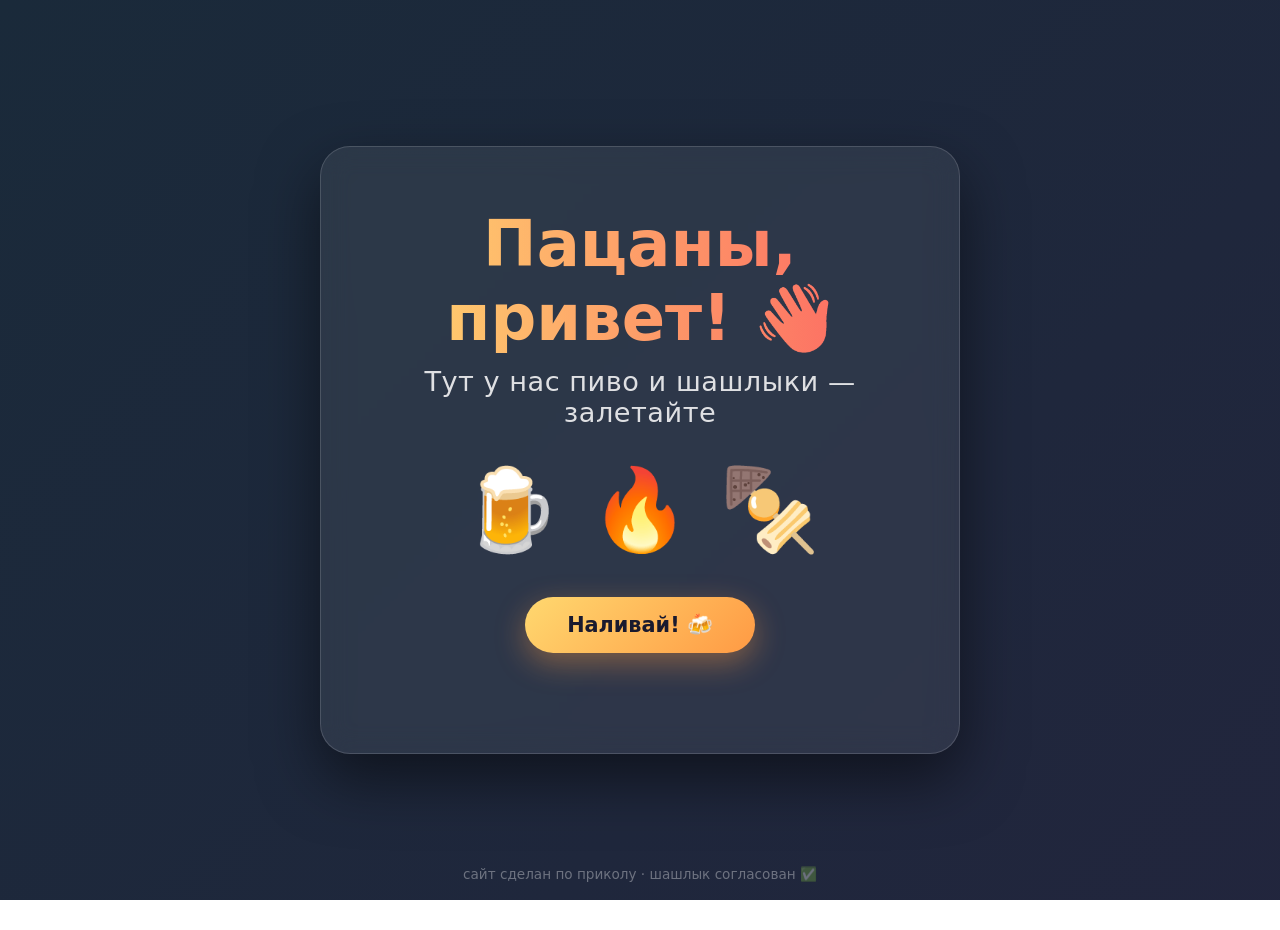
==== index.html @ 136de652 "Тестовая страница: пацаны привет, пиво и шашлыки Удалён старый код, добавлена одна статичная страниц" ====
<!DOCTYPE html>
<html lang="ru">
<head>
<meta charset="UTF-8">
<meta name="viewport" content="width=device-width, initial-scale=1.0">
<title>Пацаны, привет! 🍺🍢</title>
<style>
  * { margin: 0; padding: 0; box-sizing: border-box; }

  html, body { height: 100%; overflow: hidden; }

  body {
    font-family: "Segoe UI", system-ui, -apple-system, sans-serif;
    background: linear-gradient(-45deg, #0f0c29, #302b63, #24243e, #1a2a3a);
    background-size: 400% 400%;
    animation: bgShift 15s ease infinite;
    display: flex;
    align-items: center;
    justify-content: center;
    color: #fff;
    position: relative;
  }

  @keyframes bgShift {
    0%   { background-position: 0% 50%; }
    50%  { background-position: 100% 50%; }
    100% { background-position: 0% 50%; }
  }

  /* угольки от мангала */
  .ember {
    position: absolute;
    bottom: -30px;
    border-radius: 50%;
    background: radial-gradient(circle, #ffb347 0%, #ff5e13 60%, transparent 100%);
    opacity: 0;
    animation: rise linear infinite;
    pointer-events: none;
    filter: blur(1px);
  }

  @keyframes rise {
    0%   { transform: translateY(0) translateX(0) scale(1); opacity: .9; }
    50%  { transform: translateY(-55vh) translateX(30px) scale(.7); opacity: .5; }
    100% { transform: translateY(-110vh) translateX(-20px) scale(.3); opacity: 0; }
  }

  .card {
    text-align: center;
    padding: 60px 50px;
    border-radius: 30px;
    background: rgba(255, 255, 255, 0.07);
    backdrop-filter: blur(14px);
    -webkit-backdrop-filter: blur(14px);
    border: 1px solid rgba(255, 255, 255, 0.15);
    box-shadow: 0 25px 60px rgba(0, 0, 0, 0.5);
    max-width: 640px;
    width: 92%;
    z-index: 2;
    animation: popIn .8s cubic-bezier(.2, 1.4, .4, 1);
  }

  @keyframes popIn {
    from { transform: scale(.6) translateY(60px); opacity: 0; }
    to   { transform: scale(1) translateY(0); opacity: 1; }
  }

  h1 {
    font-size: clamp(2.2rem, 7vw, 4rem);
    font-weight: 900;
    background: linear-gradient(90deg, #ffd86f, #fc6262, #ffd86f);
    background-size: 200% auto;
    -webkit-background-clip: text;
    background-clip: text;
    -webkit-text-fill-color: transparent;
    animation: shine 3s linear infinite;
    margin-bottom: 10px;
  }

  @keyframes shine {
    to { background-position: 200% center; }
  }

  .wave { display: inline-block; animation: wave 1.6s ease-in-out infinite; transform-origin: 70% 70%; }
  @keyframes wave {
    0%, 100% { transform: rotate(0deg); }
    25%      { transform: rotate(20deg); }
    75%      { transform: rotate(-12deg); }
  }

  .subtitle {
    font-size: clamp(1.2rem, 3.5vw, 1.7rem);
    color: rgba(255, 255, 255, 0.85);
    margin-bottom: 35px;
    letter-spacing: .5px;
  }

  .icons {
    font-size: clamp(3rem, 10vw, 5rem);
    display: flex;
    justify-content: center;
    gap: 30px;
    margin-bottom: 40px;
  }

  .icons span {
    display: inline-block;
    animation: bounce 2s ease-in-out infinite;
    cursor: default;
    transition: transform .2s;
  }
  .icons span:nth-child(2) { animation-delay: .3s; }
  .icons span:nth-child(3) { animation-delay: .6s; }
  .icons span:hover { transform: scale(1.35) rotate(-10deg); }

  @keyframes bounce {
    0%, 100% { transform: translateY(0); }
    50%      { transform: translateY(-18px); }
  }

  .btn {
    font-size: 1.3rem;
    font-weight: 700;
    padding: 16px 42px;
    border: none;
    border-radius: 50px;
    cursor: pointer;
    color: #1a1a2e;
    background: linear-gradient(135deg, #ffd86f, #ff9a44);
    box-shadow: 0 10px 30px rgba(255, 154, 68, .4);
    transition: transform .15s, box-shadow .15s;
    font-family: inherit;
  }
  .btn:hover  { transform: translateY(-3px) scale(1.04); box-shadow: 0 15px 40px rgba(255, 154, 68, .6); }
  .btn:active { transform: translateY(1px) scale(.97); }

  .counter {
    margin-top: 18px;
    font-size: 1rem;
    color: rgba(255, 255, 255, 0.6);
    min-height: 1.4em;
  }

  /* летящее пиво по клику */
  .fly {
    position: fixed;
    font-size: 2.2rem;
    pointer-events: none;
    z-index: 10;
    animation: fly 1.4s ease-out forwards;
  }
  @keyframes fly {
    0%   { transform: translateY(0) scale(1) rotate(0deg); opacity: 1; }
    100% { transform: translateY(-45vh) scale(1.8) rotate(360deg); opacity: 0; }
  }

  footer {
    position: absolute;
    bottom: 18px;
    width: 100%;
    text-align: center;
    color: rgba(255, 255, 255, 0.35);
    font-size: .85rem;
    z-index: 2;
  }
</style>
</head>
<body>

  <div class="card">
    <h1>Пацаны, привет! <span class="wave">👋</span></h1>
    <p class="subtitle">Тут у нас пиво и шашлыки — залетайте</p>
    <div class="icons">
      <span>🍺</span><span>🔥</span><span>🍢</span>
    </div>
    <button class="btn" id="nalivai">Наливай! 🍻</button>
    <div class="counter" id="counter"></div>
  </div>

  <footer>сайт сделан по приколу &middot; шашлык согласован ✅</footer>

<script>
  // угольки от мангала
  for (let i = 0; i < 25; i++) {
    const e = document.createElement('div');
    e.className = 'ember';
    const size = 4 + Math.random() * 8;
    e.style.width = size + 'px';
    e.style.height = size + 'px';
    e.style.left = Math.random() * 100 + 'vw';
    e.style.animationDuration = 4 + Math.random() * 6 + 's';
    e.style.animationDelay = Math.random() * 8 + 's';
    document.body.appendChild(e);
  }

  // кнопка "Наливай"
  const phrases = [
    'Первая пошла! 🍺',
    'Ну, за встречу! 🍻',
    'Мясо уже на углях 🔥',
    'Шашлык маринуется... 🍢',
    'Кто последний — тот моет мангал 😄',
    'Держим краник! 🚰',
    'ЗА ПАЦАНОВ! 💪'
  ];
  let clicks = 0;
  const btn = document.getElementById('nalivai');
  const counter = document.getElementById('counter');

  btn.addEventListener('click', (ev) => {
    clicks++;
    counter.textContent = phrases[Math.min(clicks - 1, phrases.length - 1)] + '  (кружек: ' + clicks + ')';

    // фонтан из пива и шашлыков
    const emojis = ['🍺', '🍻', '🍢', '🔥', '🥩'];
    for (let i = 0; i < 6; i++) {
      const f = document.createElement('div');
      f.className = 'fly';
      f.textContent = emojis[Math.floor(Math.random() * emojis.length)];
      f.style.left = (ev.clientX - 20 + (Math.random() - 0.5) * 120) + 'px';
      f.style.top = (ev.clientY - 20) + 'px';
      f.style.animationDelay = (Math.random() * 0.2) + 's';
      document.body.appendChild(f);
      setTimeout(() => f.remove(), 1800);
    }
  });
</script>
</body>
</html>
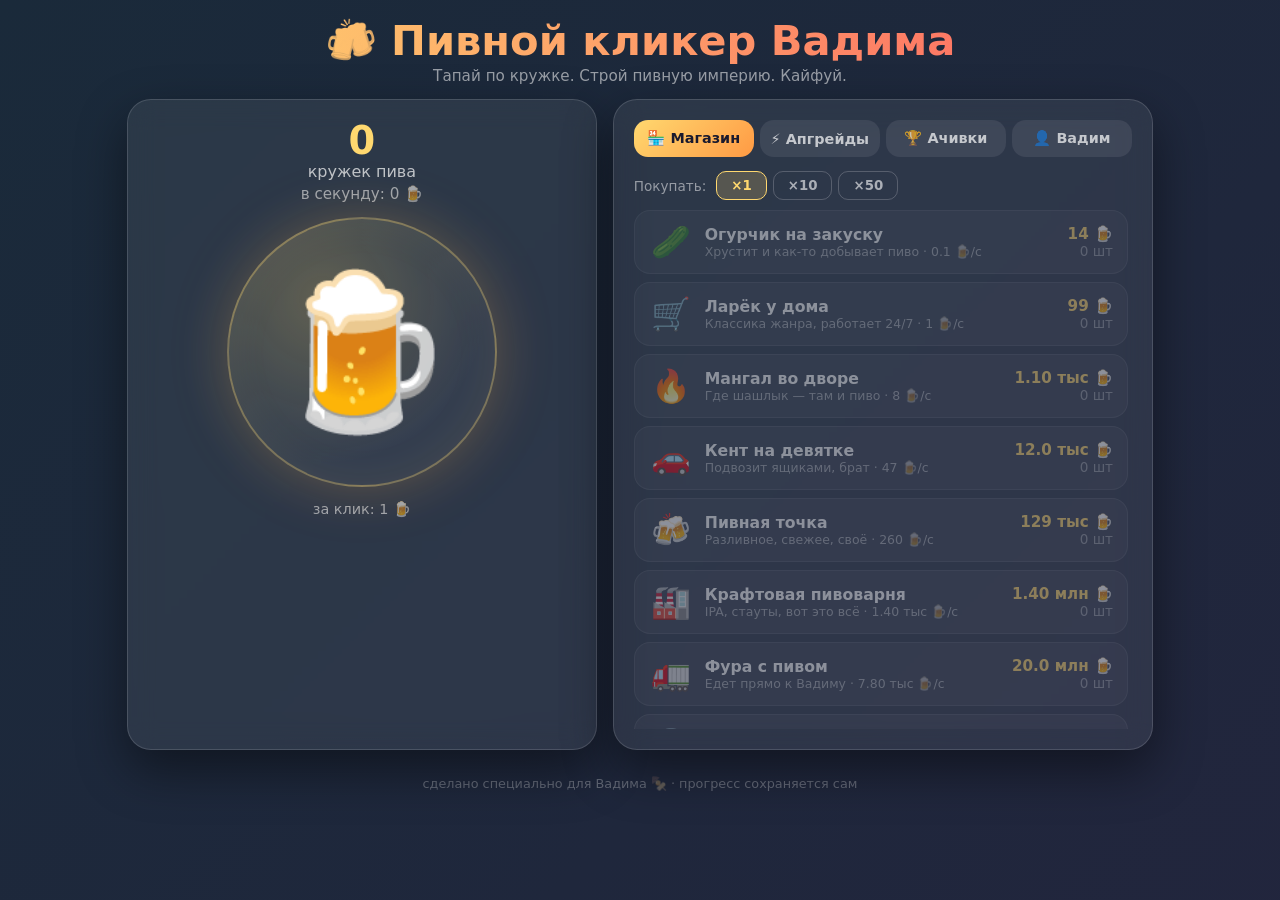
==== commit 7d80a1c8: "Пивной кликер для Вадима: магазин, апгрейды, ачивки, престиж Полноценный кликер в стиле Cookie Click" ====
--- a/index.html
+++ b/index.html
@@ -2,228 +2,634 @@
 <html lang="ru">
 <head>
 <meta charset="UTF-8">
-<meta name="viewport" content="width=device-width, initial-scale=1.0">
-<title>Пацаны, привет! 🍺🍢</title>
+<meta name="viewport" content="width=device-width, initial-scale=1.0, user-scalable=no">
+<title>Пивной кликер Вадима 🍺</title>
 <style>
-  * { margin: 0; padding: 0; box-sizing: border-box; }
-
-  html, body { height: 100%; overflow: hidden; }
-
+  * { margin:0; padding:0; box-sizing:border-box; -webkit-tap-highlight-color:transparent; }
+  html, body { height:100%; }
   body {
-    font-family: "Segoe UI", system-ui, -apple-system, sans-serif;
+    font-family:"Segoe UI", system-ui, -apple-system, sans-serif;
     background: linear-gradient(-45deg, #0f0c29, #302b63, #24243e, #1a2a3a);
     background-size: 400% 400%;
-    animation: bgShift 15s ease infinite;
-    display: flex;
-    align-items: center;
-    justify-content: center;
-    color: #fff;
-    position: relative;
-  }
-
-  @keyframes bgShift {
-    0%   { background-position: 0% 50%; }
-    50%  { background-position: 100% 50%; }
-    100% { background-position: 0% 50%; }
-  }
-
-  /* угольки от мангала */
+    animation: bgShift 18s ease infinite;
+    color:#fff;
+    overflow-x:hidden;
+    user-select:none; -webkit-user-select:none;
+    touch-action: manipulation;
+  }
+  @keyframes bgShift { 0%{background-position:0% 50%} 50%{background-position:100% 50%} 100%{background-position:0% 50%} }
+
   .ember {
-    position: absolute;
-    bottom: -30px;
-    border-radius: 50%;
-    background: radial-gradient(circle, #ffb347 0%, #ff5e13 60%, transparent 100%);
-    opacity: 0;
-    animation: rise linear infinite;
-    pointer-events: none;
-    filter: blur(1px);
-  }
-
+    position:fixed; bottom:-30px; border-radius:50%;
+    background: radial-gradient(circle,#ffb347 0%,#ff5e13 60%,transparent 100%);
+    opacity:0; animation:rise linear infinite; pointer-events:none; filter:blur(1px); z-index:0;
+  }
   @keyframes rise {
-    0%   { transform: translateY(0) translateX(0) scale(1); opacity: .9; }
-    50%  { transform: translateY(-55vh) translateX(30px) scale(.7); opacity: .5; }
-    100% { transform: translateY(-110vh) translateX(-20px) scale(.3); opacity: 0; }
-  }
-
-  .card {
-    text-align: center;
-    padding: 60px 50px;
-    border-radius: 30px;
-    background: rgba(255, 255, 255, 0.07);
-    backdrop-filter: blur(14px);
-    -webkit-backdrop-filter: blur(14px);
-    border: 1px solid rgba(255, 255, 255, 0.15);
-    box-shadow: 0 25px 60px rgba(0, 0, 0, 0.5);
-    max-width: 640px;
-    width: 92%;
-    z-index: 2;
-    animation: popIn .8s cubic-bezier(.2, 1.4, .4, 1);
-  }
-
-  @keyframes popIn {
-    from { transform: scale(.6) translateY(60px); opacity: 0; }
-    to   { transform: scale(1) translateY(0); opacity: 1; }
-  }
-
-  h1 {
-    font-size: clamp(2.2rem, 7vw, 4rem);
-    font-weight: 900;
-    background: linear-gradient(90deg, #ffd86f, #fc6262, #ffd86f);
-    background-size: 200% auto;
-    -webkit-background-clip: text;
-    background-clip: text;
-    -webkit-text-fill-color: transparent;
-    animation: shine 3s linear infinite;
-    margin-bottom: 10px;
-  }
-
-  @keyframes shine {
-    to { background-position: 200% center; }
-  }
-
-  .wave { display: inline-block; animation: wave 1.6s ease-in-out infinite; transform-origin: 70% 70%; }
-  @keyframes wave {
-    0%, 100% { transform: rotate(0deg); }
-    25%      { transform: rotate(20deg); }
-    75%      { transform: rotate(-12deg); }
-  }
-
-  .subtitle {
-    font-size: clamp(1.2rem, 3.5vw, 1.7rem);
-    color: rgba(255, 255, 255, 0.85);
-    margin-bottom: 35px;
-    letter-spacing: .5px;
-  }
-
-  .icons {
-    font-size: clamp(3rem, 10vw, 5rem);
-    display: flex;
-    justify-content: center;
-    gap: 30px;
-    margin-bottom: 40px;
-  }
-
-  .icons span {
-    display: inline-block;
-    animation: bounce 2s ease-in-out infinite;
-    cursor: default;
-    transition: transform .2s;
-  }
-  .icons span:nth-child(2) { animation-delay: .3s; }
-  .icons span:nth-child(3) { animation-delay: .6s; }
-  .icons span:hover { transform: scale(1.35) rotate(-10deg); }
-
-  @keyframes bounce {
-    0%, 100% { transform: translateY(0); }
-    50%      { transform: translateY(-18px); }
-  }
-
-  .btn {
-    font-size: 1.3rem;
-    font-weight: 700;
-    padding: 16px 42px;
-    border: none;
-    border-radius: 50px;
-    cursor: pointer;
-    color: #1a1a2e;
-    background: linear-gradient(135deg, #ffd86f, #ff9a44);
-    box-shadow: 0 10px 30px rgba(255, 154, 68, .4);
-    transition: transform .15s, box-shadow .15s;
-    font-family: inherit;
-  }
-  .btn:hover  { transform: translateY(-3px) scale(1.04); box-shadow: 0 15px 40px rgba(255, 154, 68, .6); }
-  .btn:active { transform: translateY(1px) scale(.97); }
-
-  .counter {
-    margin-top: 18px;
-    font-size: 1rem;
-    color: rgba(255, 255, 255, 0.6);
-    min-height: 1.4em;
-  }
-
-  /* летящее пиво по клику */
-  .fly {
-    position: fixed;
-    font-size: 2.2rem;
-    pointer-events: none;
-    z-index: 10;
-    animation: fly 1.4s ease-out forwards;
-  }
-  @keyframes fly {
-    0%   { transform: translateY(0) scale(1) rotate(0deg); opacity: 1; }
-    100% { transform: translateY(-45vh) scale(1.8) rotate(360deg); opacity: 0; }
-  }
-
-  footer {
-    position: absolute;
-    bottom: 18px;
-    width: 100%;
-    text-align: center;
-    color: rgba(255, 255, 255, 0.35);
-    font-size: .85rem;
-    z-index: 2;
-  }
+    0%{transform:translateY(0) translateX(0) scale(1);opacity:.8}
+    50%{transform:translateY(-55vh) translateX(30px) scale(.7);opacity:.4}
+    100%{transform:translateY(-110vh) translateX(-20px) scale(.3);opacity:0}
+  }
+
+  .wrap { position:relative; z-index:2; max-width:1050px; margin:0 auto; padding:16px 12px 60px; }
+
+  header { text-align:center; margin-bottom:14px; }
+  header h1 {
+    font-size:clamp(1.6rem,5.5vw,2.6rem); font-weight:900;
+    background:linear-gradient(90deg,#ffd86f,#fc6262,#ffd86f); background-size:200% auto;
+    -webkit-background-clip:text; background-clip:text; -webkit-text-fill-color:transparent;
+    animation:shine 3s linear infinite;
+  }
+  @keyframes shine { to { background-position:200% center; } }
+  header p { color:rgba(255,255,255,.55); font-size:.95rem; margin-top:2px; }
+
+  .game { display:grid; grid-template-columns: 1fr 1.15fr; gap:16px; }
+  @media (max-width:760px){ .game { grid-template-columns:1fr; } }
+
+  .panel {
+    background:rgba(255,255,255,.07);
+    backdrop-filter:blur(14px); -webkit-backdrop-filter:blur(14px);
+    border:1px solid rgba(255,255,255,.14);
+    border-radius:24px; box-shadow:0 20px 50px rgba(0,0,0,.45);
+    padding:20px;
+  }
+
+  /* ===== левая панель — кружка ===== */
+  .clicker { text-align:center; display:flex; flex-direction:column; align-items:center; }
+  .beer-count { font-size:clamp(1.7rem,6vw,2.4rem); font-weight:900; color:#ffd86f; line-height:1.1; }
+  .beer-label { color:rgba(255,255,255,.7); margin-bottom:4px; }
+  .bps-line { color:rgba(255,255,255,.55); font-size:.95rem; margin-bottom:14px; }
+
+  .frenzy-banner {
+    display:none; margin-bottom:10px; padding:8px 18px; border-radius:40px;
+    background:linear-gradient(90deg,#ff9a44,#fc6262); font-weight:800; font-size:1rem;
+    animation:pulseGlow 1s ease-in-out infinite;
+  }
+  @keyframes pulseGlow { 0%,100%{box-shadow:0 0 10px rgba(252,98,98,.6)} 50%{box-shadow:0 0 30px rgba(252,98,98,1)} }
+
+  .mug-zone {
+    width:min(62vw,270px); height:min(62vw,270px); border-radius:50%;
+    display:flex; align-items:center; justify-content:center;
+    background:radial-gradient(circle at 35% 30%, rgba(255,216,111,.25), rgba(255,255,255,.04) 65%);
+    border:2px solid rgba(255,216,111,.35);
+    box-shadow:0 0 55px rgba(255,180,71,.25), inset 0 0 40px rgba(255,216,111,.08);
+    cursor:pointer; transition:transform .08s;
+    font-size:min(34vw,150px);
+    position:relative;
+  }
+  .mug-zone:active { transform:scale(.93); }
+  .mug-zone .mug { display:inline-block; animation:mugSway 3s ease-in-out infinite; pointer-events:none; }
+  @keyframes mugSway { 0%,100%{transform:rotate(-4deg)} 50%{transform:rotate(4deg)} }
+
+  .click-power { margin-top:14px; color:rgba(255,255,255,.55); font-size:.9rem; }
+
+  .floater {
+    position:fixed; font-weight:900; color:#ffd86f; pointer-events:none; z-index:50;
+    text-shadow:0 2px 8px rgba(0,0,0,.6); animation:floatUp 1s ease-out forwards; font-size:1.4rem;
+  }
+  @keyframes floatUp { 0%{transform:translateY(0);opacity:1} 100%{transform:translateY(-90px);opacity:0} }
+
+  /* ===== правая панель — вкладки ===== */
+  .tabs { display:flex; gap:6px; margin-bottom:14px; flex-wrap:wrap; }
+  .tab-btn {
+    flex:1; min-width:70px; padding:10px 6px; border:none; border-radius:14px; cursor:pointer;
+    background:rgba(255,255,255,.08); color:rgba(255,255,255,.7); font-weight:700; font-size:.9rem;
+    font-family:inherit; transition:background .15s;
+  }
+  .tab-btn.active { background:linear-gradient(135deg,#ffd86f,#ff9a44); color:#1a1a2e; }
+
+  .tab-page { display:none; max-height:62vh; overflow-y:auto; padding-right:4px; }
+  .tab-page.active { display:block; }
+  .tab-page::-webkit-scrollbar { width:6px; }
+  .tab-page::-webkit-scrollbar-thumb { background:rgba(255,255,255,.2); border-radius:3px; }
+
+  .buy-amount { display:flex; gap:6px; margin-bottom:10px; }
+  .buy-amount button {
+    padding:6px 14px; border-radius:10px; border:1px solid rgba(255,255,255,.2);
+    background:transparent; color:rgba(255,255,255,.6); cursor:pointer; font-family:inherit; font-weight:700;
+  }
+  .buy-amount button.active { background:rgba(255,216,111,.2); color:#ffd86f; border-color:#ffd86f; }
+
+  .shop-item, .upg-item {
+    display:flex; align-items:center; gap:12px; width:100%;
+    background:rgba(255,255,255,.06); border:1px solid rgba(255,255,255,.1);
+    border-radius:16px; padding:12px 14px; margin-bottom:8px; cursor:pointer;
+    transition:background .15s, transform .1s; text-align:left; color:#fff; font-family:inherit;
+  }
+  .shop-item:active, .upg-item:active { transform:scale(.98); }
+  .shop-item:not(.locked):hover, .upg-item:not(.locked):hover { background:rgba(255,216,111,.12); }
+  .shop-item.locked, .upg-item.locked { opacity:.45; cursor:default; }
+
+  .item-icon { font-size:2rem; width:44px; text-align:center; flex-shrink:0; }
+  .item-info { flex:1; min-width:0; }
+  .item-name { font-weight:800; font-size:.98rem; }
+  .item-desc { font-size:.78rem; color:rgba(255,255,255,.55); }
+  .item-right { text-align:right; flex-shrink:0; }
+  .item-cost { color:#ffd86f; font-weight:800; font-size:.95rem; white-space:nowrap; }
+  .item-count { color:rgba(255,255,255,.45); font-size:.85rem; }
+
+  /* ачивки */
+  .ach-grid { display:grid; grid-template-columns:repeat(auto-fill,minmax(150px,1fr)); gap:8px; }
+  .ach-card {
+    background:rgba(255,255,255,.06); border:1px solid rgba(255,255,255,.1); border-radius:14px;
+    padding:12px 10px; text-align:center;
+  }
+  .ach-card.locked { opacity:.35; filter:grayscale(1); }
+  .ach-card .a-icon { font-size:1.7rem; }
+  .ach-card .a-name { font-weight:800; font-size:.85rem; margin-top:4px; }
+  .ach-card .a-desc { font-size:.72rem; color:rgba(255,255,255,.55); margin-top:2px; }
+
+  /* профиль */
+  .stat-row { display:flex; justify-content:space-between; padding:9px 4px; border-bottom:1px solid rgba(255,255,255,.08); font-size:.95rem; }
+  .stat-row b { color:#ffd86f; }
+  .prestige-box { margin-top:16px; background:rgba(255,216,111,.08); border:1px solid rgba(255,216,111,.3); border-radius:16px; padding:14px; text-align:center; }
+  .prestige-box p { font-size:.85rem; color:rgba(255,255,255,.65); margin-bottom:10px; }
+
+  .btn-gold {
+    padding:12px 26px; border:none; border-radius:40px; cursor:pointer;
+    background:linear-gradient(135deg,#ffd86f,#ff9a44); color:#1a1a2e; font-weight:800; font-size:1rem;
+    font-family:inherit; box-shadow:0 8px 25px rgba(255,154,68,.35); transition:transform .12s;
+  }
+  .btn-gold:hover { transform:translateY(-2px); }
+  .btn-gold:disabled { opacity:.4; cursor:default; transform:none; }
+  .btn-danger {
+    margin-top:14px; padding:8px 18px; border-radius:30px; border:1px solid rgba(252,98,98,.5);
+    background:transparent; color:#fc6262; cursor:pointer; font-family:inherit; font-size:.85rem;
+  }
+
+  /* золотое пиво */
+  .gold-beer {
+    position:fixed; font-size:3.2rem; z-index:60; cursor:pointer;
+    animation:goldPulse 1s ease-in-out infinite;
+    filter:drop-shadow(0 0 14px #ffd86f);
+  }
+  @keyframes goldPulse { 0%,100%{transform:scale(1) rotate(-8deg)} 50%{transform:scale(1.25) rotate(8deg)} }
+
+  /* тосты */
+  #toasts { position:fixed; bottom:16px; left:50%; transform:translateX(-50%); z-index:100; display:flex; flex-direction:column; gap:8px; align-items:center; width:92%; max-width:420px; }
+  .toast {
+    background:rgba(20,18,40,.95); border:1px solid rgba(255,216,111,.5); color:#fff;
+    padding:12px 20px; border-radius:16px; font-size:.92rem; text-align:center;
+    box-shadow:0 10px 30px rgba(0,0,0,.5); animation:toastIn .3s ease, toastOut .4s ease 3.6s forwards;
+    width:100%;
+  }
+  @keyframes toastIn { from{transform:translateY(30px);opacity:0} to{transform:translateY(0);opacity:1} }
+  @keyframes toastOut { to{transform:translateY(20px);opacity:0} }
+
+  footer { text-align:center; color:rgba(255,255,255,.3); font-size:.8rem; margin-top:26px; }
 </style>
 </head>
 <body>
 
-  <div class="card">
-    <h1>Пацаны, привет! <span class="wave">👋</span></h1>
-    <p class="subtitle">Тут у нас пиво и шашлыки — залетайте</p>
-    <div class="icons">
-      <span>🍺</span><span>🔥</span><span>🍢</span>
+<div class="wrap">
+  <header>
+    <h1>🍻 Пивной кликер Вадима</h1>
+    <p>Тапай по кружке. Строй пивную империю. Кайфуй.</p>
+  </header>
+
+  <div class="game">
+    <!-- ЛЕВО: кликалка -->
+    <div class="panel clicker">
+      <div class="beer-count" id="beerCount">0</div>
+      <div class="beer-label" id="beerLabel">кружек пива</div>
+      <div class="bps-line">в секунду: <span id="bps">0</span> 🍺</div>
+      <div class="frenzy-banner" id="frenzyBanner">🔥 ЗАПОЙ ×7! <span id="frenzyTime"></span>с</div>
+      <div class="mug-zone" id="mug"><span class="mug">🍺</span></div>
+      <div class="click-power">за клик: <span id="clickPower">1</span> 🍺</div>
     </div>
-    <button class="btn" id="nalivai">Наливай! 🍻</button>
-    <div class="counter" id="counter"></div>
+
+    <!-- ПРАВО: вкладки -->
+    <div class="panel">
+      <div class="tabs">
+        <button class="tab-btn active" data-tab="shop">🏪 Магазин</button>
+        <button class="tab-btn" data-tab="upgrades">⚡ Апгрейды</button>
+        <button class="tab-btn" data-tab="achievements">🏆 Ачивки</button>
+        <button class="tab-btn" data-tab="profile">👤 Вадим</button>
+      </div>
+
+      <div class="tab-page active" id="tab-shop">
+        <div class="buy-amount">
+          <span style="color:rgba(255,255,255,.5);font-size:.85rem;align-self:center;margin-right:4px;">Покупать:</span>
+          <button data-amt="1" class="active">×1</button>
+          <button data-amt="10">×10</button>
+          <button data-amt="50">×50</button>
+        </div>
+        <div id="shopList"></div>
+      </div>
+
+      <div class="tab-page" id="tab-upgrades">
+        <div id="upgList"></div>
+        <p id="upgEmpty" style="color:rgba(255,255,255,.4);text-align:center;padding:20px;">Пока пусто — накликай ещё пива 🍺</p>
+      </div>
+
+      <div class="tab-page" id="tab-achievements">
+        <div class="ach-grid" id="achGrid"></div>
+      </div>
+
+      <div class="tab-page" id="tab-profile">
+        <div class="stat-row"><span>Всего напито за всё время</span><b id="stTotal">0</b></div>
+        <div class="stat-row"><span>Кликов сделано</span><b id="stClicks">0</b></div>
+        <div class="stat-row"><span>Производство в секунду</span><b id="stBps">0</b></div>
+        <div class="stat-row"><span>Зданий построено</span><b id="stBuild">0</b></div>
+        <div class="stat-row"><span>Золотых кружек поймано</span><b id="stGold">0</b></div>
+        <div class="stat-row"><span>Ачивок открыто</span><b id="stAch">0</b></div>
+        <div class="stat-row"><span>Времени в игре</span><b id="stTime">0</b></div>
+        <div class="stat-row"><span>🎖️ Медали похмелья (+10% каждая)</span><b id="stMedals">0</b></div>
+
+        <div class="prestige-box">
+          <div style="font-weight:800;">🌅 Похмельный сброс</div>
+          <p>Обнуляешь всё пиво и здания, но получаешь медали похмелья — постоянный буст +10% к производству за каждую. Медалей доступно: <b id="prestigeGain" style="color:#ffd86f">0</b></p>
+          <button class="btn-gold" id="prestigeBtn" disabled>Уйти в похмелье</button>
+        </div>
+
+        <div style="text-align:center;">
+          <button class="btn-danger" id="wipeBtn">💀 Снести весь прогресс</button>
+        </div>
+      </div>
+    </div>
   </div>
 
-  <footer>сайт сделан по приколу &middot; шашлык согласован ✅</footer>
+  <footer>сделано специально для Вадима 🍢 · прогресс сохраняется сам</footer>
+</div>
+
+<div id="toasts"></div>
 
 <script>
-  // угольки от мангала
-  for (let i = 0; i < 25; i++) {
-    const e = document.createElement('div');
-    e.className = 'ember';
-    const size = 4 + Math.random() * 8;
-    e.style.width = size + 'px';
-    e.style.height = size + 'px';
-    e.style.left = Math.random() * 100 + 'vw';
-    e.style.animationDuration = 4 + Math.random() * 6 + 's';
-    e.style.animationDelay = Math.random() * 8 + 's';
-    document.body.appendChild(e);
-  }
-
-  // кнопка "Наливай"
-  const phrases = [
-    'Первая пошла! 🍺',
-    'Ну, за встречу! 🍻',
-    'Мясо уже на углях 🔥',
-    'Шашлык маринуется... 🍢',
-    'Кто последний — тот моет мангал 😄',
-    'Держим краник! 🚰',
-    'ЗА ПАЦАНОВ! 💪'
-  ];
-  let clicks = 0;
-  const btn = document.getElementById('nalivai');
-  const counter = document.getElementById('counter');
-
-  btn.addEventListener('click', (ev) => {
-    clicks++;
-    counter.textContent = phrases[Math.min(clicks - 1, phrases.length - 1)] + '  (кружек: ' + clicks + ')';
-
-    // фонтан из пива и шашлыков
-    const emojis = ['🍺', '🍻', '🍢', '🔥', '🥩'];
-    for (let i = 0; i < 6; i++) {
-      const f = document.createElement('div');
-      f.className = 'fly';
-      f.textContent = emojis[Math.floor(Math.random() * emojis.length)];
-      f.style.left = (ev.clientX - 20 + (Math.random() - 0.5) * 120) + 'px';
-      f.style.top = (ev.clientY - 20) + 'px';
-      f.style.animationDelay = (Math.random() * 0.2) + 's';
-      document.body.appendChild(f);
-      setTimeout(() => f.remove(), 1800);
+/* ================== ДАННЫЕ ================== */
+const BUILDINGS = [
+  {id:'ogur',  icon:'🥒', name:'Огурчик на закуску',      desc:'Хрустит и как-то добывает пиво', cost:15,      bps:0.1},
+  {id:'larek', icon:'🛒', name:'Ларёк у дома',            desc:'Классика жанра, работает 24/7',  cost:100,     bps:1},
+  {id:'mangal',icon:'🔥', name:'Мангал во дворе',         desc:'Где шашлык — там и пиво',        cost:1100,    bps:8},
+  {id:'kent',  icon:'🚗', name:'Кент на девятке',         desc:'Подвозит ящиками, брат',         cost:12000,   bps:47},
+  {id:'tochka',icon:'🍻', name:'Пивная точка',            desc:'Разливное, свежее, своё',        cost:130000,  bps:260},
+  {id:'craft', icon:'🏭', name:'Крафтовая пивоварня',     desc:'IPA, стауты, вот это всё',       cost:1.4e6,   bps:1400},
+  {id:'fura',  icon:'🚛', name:'Фура с пивом',            desc:'Едет прямо к Вадиму',            cost:2e7,     bps:7800},
+  {id:'cist',  icon:'🛢️', name:'Цистерна',                desc:'Промышленный объём',             cost:3.3e8,   bps:44000},
+  {id:'nii',   icon:'🧪', name:'НИИ Пива им. Вадима',     desc:'Учёные вывели идеальную пену',   cost:5.1e9,   bps:260000},
+  {id:'mars',  icon:'🚀', name:'Пивзавод на Марсе',       desc:'Пиво уже межпланетное',          cost:7.5e10,  bps:1.6e6},
+];
+
+const UPGRADES = [
+  {id:'u_hand',  icon:'✋', name:'Вторая рука',        desc:'Сила клика ×2',                    cost:100,   type:'click', mult:2, req:s=>s.totalClicks>=15},
+  {id:'u_mug',   icon:'🍺', name:'Литровая кружка',    desc:'Сила клика ×2',                    cost:1500,  type:'click', mult:2, req:s=>s.totalClicks>=100},
+  {id:'u_liver', icon:'🫀', name:'Стальная печень',    desc:'Сила клика ×2',                    cost:2e4,   type:'click', mult:2, req:s=>s.totalClicks>=400},
+  {id:'u_gulp',  icon:'😤', name:'Богатырский глоток', desc:'Сила клика ×2',                    cost:3e5,   type:'click', mult:2, req:s=>s.totalClicks>=1000},
+  {id:'u_vadim', icon:'😎', name:'Режим Вадима',       desc:'Клик даёт +1% от производства',    cost:5e6,   type:'clickBps', pct:0.01, req:s=>bps()>=500},
+  {id:'u_vadim2',icon:'🕶️', name:'Вадим разошёлся',    desc:'Клик даёт ещё +4% от производства',cost:5e8,   type:'clickBps', pct:0.04, req:s=>s.upgrades.includes('u_vadim')},
+  {id:'g_cold',  icon:'🧊', name:'Холодное пиво',      desc:'Всё производство ×1.5',            cost:1e5,   type:'global', mult:1.5, req:s=>bps()>=10},
+  {id:'g_friday',icon:'📅', name:'Вечная пятница',     desc:'Всё производство ×2',              cost:1e7,   type:'global', mult:2, req:s=>bps()>=1000},
+  {id:'g_snack', icon:'🍢', name:'Правильная закуска', desc:'Всё производство ×2',              cost:1e9,   type:'global', mult:2, req:s=>bps()>=50000},
+  {id:'g_vadim', icon:'👑', name:'Одобрено Вадимом',   desc:'Всё производство ×2',              cost:1e11,  type:'global', mult:2, req:s=>bps()>=2e6},
+];
+// апгрейды ×2 на каждое здание (открываются при 10 штуках)
+BUILDINGS.forEach(b=>{
+  UPGRADES.push({id:'bx_'+b.id, icon:b.icon, name:b.name+' ×2', desc:'«'+b.name+'» производит вдвое больше', cost:b.cost*150, type:'building', target:b.id, req:s=>(s.buildings[b.id]||0)>=10});
+});
+UPGRADES.sort((a,b)=>a.cost-b.cost);
+
+const ACHIEVEMENTS = [
+  {id:'c1',    icon:'👆', name:'Первый глоток',     desc:'Кликни 1 раз',                cond:s=>s.totalClicks>=1},
+  {id:'c100',  icon:'🖐️', name:'Расклик',           desc:'100 кликов',                  cond:s=>s.totalClicks>=100},
+  {id:'c1k',   icon:'💪', name:'Палец качается',    desc:'1 000 кликов',                cond:s=>s.totalClicks>=1000},
+  {id:'c10k',  icon:'🦾', name:'Марафонец',         desc:'10 000 кликов',               cond:s=>s.totalClicks>=10000},
+  {id:'e100',  icon:'🍺', name:'Сотка',             desc:'Напей 100 пива',              cond:s=>s.totalEarned>=100},
+  {id:'e10k',  icon:'📦', name:'Ящиками пошло',     desc:'Напей 10 тыс. пива',          cond:s=>s.totalEarned>=1e4},
+  {id:'e1m',   icon:'💰', name:'Пивной миллионер',  desc:'Напей 1 млн пива',            cond:s=>s.totalEarned>=1e6},
+  {id:'e1b',   icon:'🏦', name:'Пивной олигарх',    desc:'Напей 1 млрд пива',           cond:s=>s.totalEarned>=1e9},
+  {id:'e1t',   icon:'👑', name:'Царь пива',         desc:'Напей 1 трлн пива',           cond:s=>s.totalEarned>=1e12},
+  {id:'b10',   icon:'🏗️', name:'Застройщик',        desc:'10 зданий',                   cond:s=>totalBuildings()>=10},
+  {id:'b50',   icon:'🏘️', name:'Микрорайон',        desc:'50 зданий',                   cond:s=>totalBuildings()>=50},
+  {id:'b100',  icon:'🌆', name:'Пивная империя',    desc:'100 зданий',                  cond:s=>totalBuildings()>=100},
+  {id:'p10',   icon:'⚙️', name:'Само наливается',   desc:'10 пива в секунду',           cond:s=>bps()>=10},
+  {id:'p1k',   icon:'🏭', name:'Конвейер',          desc:'1 000 пива в секунду',        cond:s=>bps()>=1000},
+  {id:'p100k', icon:'🌊', name:'Пивопровод',        desc:'100 тыс. пива в секунду',     cond:s=>bps()>=1e5},
+  {id:'g1',    icon:'✨', name:'Золотая кружка',    desc:'Поймай золотое пиво',         cond:s=>s.goldClicks>=1},
+  {id:'g5',    icon:'🌟', name:'Ловец удачи',       desc:'Поймай 5 золотых',            cond:s=>s.goldClicks>=5},
+  {id:'ogur1', icon:'🥒', name:'Огурчик!',          desc:'Купи первый огурчик',         cond:s=>(s.buildings.ogur||0)>=1},
+  {id:'mars1', icon:'🚀', name:'Пиво в космосе',    desc:'Построй пивзавод на Марсе',   cond:s=>(s.buildings.mars||0)>=1},
+  {id:'m1',    icon:'🎖️', name:'Похмелье пройдено', desc:'Получи медаль похмелья',      cond:s=>s.medals>=1},
+];
+
+/* ================== СОСТОЯНИЕ ================== */
+const SAVE_KEY = 'vadim-beer-clicker';
+let S = {
+  beer:0, totalEarned:0, allTimeEarned:0, totalClicks:0, goldClicks:0,
+  buildings:{}, upgrades:[], achievements:[], medals:0,
+  playSeconds:0, lastTs:Date.now(), buyAmt:1, frenzyUntil:0,
+};
+
+function load(){
+  try{
+    const raw = localStorage.getItem(SAVE_KEY);
+    if(raw){ Object.assign(S, JSON.parse(raw)); }
+  }catch(e){}
+  // офлайн-заработок (50%, максимум 12 часов)
+  const away = (Date.now() - S.lastTs)/1000;
+  if(away > 90 && bps() > 0){
+    const gain = bps() * Math.min(away, 43200) * 0.5;
+    S.beer += gain; S.totalEarned += gain; S.allTimeEarned += gain;
+    setTimeout(()=>toast('😴 Пока тебя не было, накапало ' + fmt(gain) + ' 🍺'), 600);
+  }
+}
+function save(){ S.lastTs = Date.now(); try{ localStorage.setItem(SAVE_KEY, JSON.stringify(S)); }catch(e){} }
+
+/* ================== ФОРМУЛЫ ================== */
+function frenzyOn(){ return Date.now() < S.frenzyUntil; }
+function prodMult(){
+  let m = 1 + S.medals * 0.1;
+  UPGRADES.forEach(u=>{ if(u.type==='global' && S.upgrades.includes(u.id)) m *= u.mult; });
+  if(frenzyOn()) m *= 7;
+  return m;
+}
+function buildingMult(id){
+  let m = 1;
+  UPGRADES.forEach(u=>{ if(u.type==='building' && u.target===id && S.upgrades.includes(u.id)) m *= 2; });
+  return m;
+}
+function bps(){
+  let t = 0;
+  BUILDINGS.forEach(b=>{ t += (S.buildings[b.id]||0) * b.bps * buildingMult(b.id); });
+  return t * prodMult();
+}
+function clickPower(){
+  let base = 1;
+  UPGRADES.forEach(u=>{ if(u.type==='click' && S.upgrades.includes(u.id)) base *= u.mult; });
+  base *= (1 + S.medals * 0.1);
+  if(frenzyOn()) base *= 7;
+  let pct = 0;
+  UPGRADES.forEach(u=>{ if(u.type==='clickBps' && S.upgrades.includes(u.id)) pct += u.pct; });
+  return base + bps() * pct;
+}
+function buildingCost(b, n){
+  const owned = S.buildings[b.id]||0;
+  // сумма геометрической прогрессии: base*1.15^owned * (1.15^n - 1)/0.15
+  return b.cost * Math.pow(1.15, owned) * (Math.pow(1.15, n) - 1) / 0.15;
+}
+function totalBuildings(){ return Object.values(S.buildings).reduce((a,b)=>a+b,0); }
+function prestigePotential(){ return Math.max(0, Math.floor(Math.cbrt(S.allTimeEarned / 1e8)) - S.medals); }
+
+/* ================== УТИЛИТЫ ================== */
+function fmt(n){
+  if(!isFinite(n)) return '∞';
+  if(n < 1000) return (n < 10 && n % 1 !== 0) ? n.toFixed(1) : Math.floor(n).toString();
+  const units = ['тыс','млн','млрд','трлн','квадр','квинт','секст'];
+  let u = -1;
+  while(n >= 1000 && u < units.length-1){ n /= 1000; u++; }
+  return (n < 10 ? n.toFixed(2) : n < 100 ? n.toFixed(1) : Math.floor(n)) + ' ' + units[u];
+}
+function plural(n, one, few, many){
+  n = Math.floor(n) % 100;
+  if(n >= 11 && n <= 14) return many;
+  n %= 10;
+  if(n === 1) return one;
+  if(n >= 2 && n <= 4) return few;
+  return many;
+}
+function toast(msg){
+  const t = document.createElement('div');
+  t.className = 'toast'; t.textContent = msg;
+  document.getElementById('toasts').appendChild(t);
+  setTimeout(()=>t.remove(), 4200);
+}
+function fmtTime(sec){
+  sec = Math.floor(sec);
+  const d = Math.floor(sec/86400), h = Math.floor(sec%86400/3600), m = Math.floor(sec%3600/60);
+  if(d) return d+'д '+h+'ч';
+  if(h) return h+'ч '+m+'м';
+  return m+'м '+(sec%60)+'с';
+}
+
+/* ================== UI: МАГАЗИН ================== */
+const shopRefs = {};
+function buildShop(){
+  const list = document.getElementById('shopList');
+  BUILDINGS.forEach(b=>{
+    const el = document.createElement('button');
+    el.className = 'shop-item';
+    el.innerHTML = '<div class="item-icon">'+b.icon+'</div>'
+      + '<div class="item-info"><div class="item-name">'+b.name+'</div>'
+      + '<div class="item-desc">'+b.desc+' · <span class="i-bps"></span> 🍺/с</div></div>'
+      + '<div class="item-right"><div class="item-cost i-cost"></div><div class="item-count i-count"></div></div>';
+    el.addEventListener('click', ()=>buyBuilding(b));
+    list.appendChild(el);
+    shopRefs[b.id] = { el, cost:el.querySelector('.i-cost'), count:el.querySelector('.i-count'), bps:el.querySelector('.i-bps') };
+  });
+}
+function buyBuilding(b){
+  const n = S.buyAmt;
+  const cost = buildingCost(b, n);
+  if(S.beer < cost) return;
+  S.beer -= cost;
+  S.buildings[b.id] = (S.buildings[b.id]||0) + n;
+  refreshUI(true);
+}
+
+/* ================== UI: АПГРЕЙДЫ ================== */
+const upgRendered = {};
+function refreshUpgrades(){
+  const list = document.getElementById('upgList');
+  let visible = 0;
+  UPGRADES.forEach(u=>{
+    if(S.upgrades.includes(u.id)){ if(upgRendered[u.id]){ upgRendered[u.id].remove(); delete upgRendered[u.id]; } return; }
+    const show = u.req(S) || S.beer >= u.cost;
+    if(show && !upgRendered[u.id]){
+      const el = document.createElement('button');
+      el.className = 'upg-item';
+      el.innerHTML = '<div class="item-icon">'+u.icon+'</div>'
+        + '<div class="item-info"><div class="item-name">'+u.name+'</div><div class="item-desc">'+u.desc+'</div></div>'
+        + '<div class="item-right"><div class="item-cost">'+fmt(u.cost)+' 🍺</div></div>';
+      el.addEventListener('click', ()=>{
+        if(S.beer < u.cost || S.upgrades.includes(u.id)) return;
+        S.beer -= u.cost; S.upgrades.push(u.id);
+        toast(u.icon+' Куплено: '+u.name);
+        refreshUI(true);
+      });
+      list.appendChild(el);
+      upgRendered[u.id] = el;
     }
-  });
+    if(upgRendered[u.id]){
+      visible++;
+      upgRendered[u.id].classList.toggle('locked', S.beer < u.cost);
+    }
+  });
+  document.getElementById('upgEmpty').style.display = visible ? 'none' : 'block';
+}
+
+/* ================== UI: АЧИВКИ ================== */
+const achRefs = {};
+function buildAch(){
+  const grid = document.getElementById('achGrid');
+  ACHIEVEMENTS.forEach(a=>{
+    const el = document.createElement('div');
+    el.className = 'ach-card locked';
+    el.innerHTML = '<div class="a-icon">'+a.icon+'</div><div class="a-name">'+a.name+'</div><div class="a-desc">'+a.desc+'</div>';
+    grid.appendChild(el);
+    achRefs[a.id] = el;
+  });
+}
+function checkAch(){
+  ACHIEVEMENTS.forEach(a=>{
+    if(!S.achievements.includes(a.id) && a.cond(S)){
+      S.achievements.push(a.id);
+      achRefs[a.id].classList.remove('locked');
+      toast('🏆 Ачивка: ' + a.name + '!');
+    }
+  });
+}
+
+/* ================== КЛИК ПО КРУЖКЕ ================== */
+const mug = document.getElementById('mug');
+mug.addEventListener('pointerdown', (ev)=>{
+  const gain = clickPower();
+  S.beer += gain; S.totalEarned += gain; S.allTimeEarned += gain; S.totalClicks++;
+  const f = document.createElement('div');
+  f.className = 'floater';
+  f.textContent = '+' + fmt(gain);
+  f.style.left = (ev.clientX - 20 + (Math.random()-0.5)*40) + 'px';
+  f.style.top = (ev.clientY - 30) + 'px';
+  document.body.appendChild(f);
+  setTimeout(()=>f.remove(), 1000);
+});
+
+/* ================== ЗОЛОТОЕ ПИВО ================== */
+function scheduleGold(){ setTimeout(spawnGold, 45000 + Math.random()*75000); }
+function spawnGold(){
+  const g = document.createElement('div');
+  g.className = 'gold-beer'; g.textContent = '🍺';
+  g.style.left = (8 + Math.random()*75) + 'vw';
+  g.style.top = (15 + Math.random()*60) + 'vh';
+  let taken = false;
+  g.addEventListener('pointerdown', ()=>{
+    if(taken) return; taken = true;
+    S.goldClicks++;
+    if(Math.random() < 0.5){
+      const gain = Math.min(S.beer * 0.15, bps() * 900) + 13;
+      S.beer += gain; S.totalEarned += gain; S.allTimeEarned += gain;
+      toast('✨ Золотое пиво! +' + fmt(gain) + ' 🍺');
+    } else {
+      S.frenzyUntil = Date.now() + 30000;
+      toast('🔥 ЗАПОЙ! Производство ×7 на 30 секунд!');
+    }
+    g.remove();
+  });
+  document.body.appendChild(g);
+  setTimeout(()=>{ g.remove(); }, 13000);
+  scheduleGold();
+}
+
+/* ================== ВКЛАДКИ И КНОПКИ ================== */
+document.querySelectorAll('.tab-btn').forEach(btn=>{
+  btn.addEventListener('click', ()=>{
+    document.querySelectorAll('.tab-btn').forEach(b=>b.classList.remove('active'));
+    document.querySelectorAll('.tab-page').forEach(p=>p.classList.remove('active'));
+    btn.classList.add('active');
+    document.getElementById('tab-' + btn.dataset.tab).classList.add('active');
+  });
+});
+document.querySelectorAll('.buy-amount button').forEach(btn=>{
+  btn.addEventListener('click', ()=>{
+    document.querySelectorAll('.buy-amount button').forEach(b=>b.classList.remove('active'));
+    btn.classList.add('active');
+    S.buyAmt = parseInt(btn.dataset.amt);
+    refreshUI(true);
+  });
+});
+document.getElementById('prestigeBtn').addEventListener('click', ()=>{
+  const gain = prestigePotential();
+  if(gain <= 0) return;
+  if(!confirm('Уйти в похмелье? Всё пиво и здания сгорят, но получишь ' + gain + ' ' + plural(gain,'медаль','медали','медалей') + ' (+' + gain*10 + '% навсегда).')) return;
+  S.medals += gain;
+  S.beer = 0; S.totalEarned = 0; S.buildings = {}; S.upgrades = []; S.frenzyUntil = 0;
+  Object.values(upgRendered).forEach(el=>el.remove());
+  for(const k in upgRendered) delete upgRendered[k];
+  toast('🌅 Похмелье пройдено! +' + gain + ' 🎖️');
+  refreshUI(true); save();
+});
+document.getElementById('wipeBtn').addEventListener('click', ()=>{
+  if(!confirm('Точно снести ВЕСЬ прогресс Вадима? Это навсегда!')) return;
+  localStorage.removeItem(SAVE_KEY);
+  location.reload();
+});
+
+/* ================== ОБНОВЛЕНИЕ ЭКРАНА ================== */
+function refreshUI(full){
+  document.getElementById('beerCount').textContent = fmt(S.beer);
+  document.getElementById('beerLabel').textContent = plural(S.beer,'кружка пива','кружки пива','кружек пива');
+  document.getElementById('bps').textContent = fmt(bps());
+  document.getElementById('clickPower').textContent = fmt(clickPower());
+
+  const fb = document.getElementById('frenzyBanner');
+  if(frenzyOn()){
+    fb.style.display = 'block';
+    document.getElementById('frenzyTime').textContent = Math.ceil((S.frenzyUntil - Date.now())/1000);
+  } else fb.style.display = 'none';
+
+  BUILDINGS.forEach(b=>{
+    const r = shopRefs[b.id];
+    const cost = buildingCost(b, S.buyAmt);
+    r.cost.textContent = fmt(cost) + ' 🍺';
+    r.count.textContent = (S.buildings[b.id]||0) + ' шт';
+    r.bps.textContent = fmt(b.bps * buildingMult(b.id) * prodMult());
+    r.el.classList.toggle('locked', S.beer < cost);
+  });
+
+  refreshUpgrades();
+
+  if(full){
+    document.getElementById('stTotal').textContent = fmt(S.allTimeEarned);
+    document.getElementById('stClicks').textContent = fmt(S.totalClicks);
+    document.getElementById('stBps').textContent = fmt(bps());
+    document.getElementById('stBuild').textContent = totalBuildings();
+    document.getElementById('stGold').textContent = S.goldClicks;
+    document.getElementById('stAch').textContent = S.achievements.length + ' / ' + ACHIEVEMENTS.length;
+    document.getElementById('stTime').textContent = fmtTime(S.playSeconds);
+    document.getElementById('stMedals').textContent = S.medals;
+    const gain = prestigePotential();
+    document.getElementById('prestigeGain').textContent = gain;
+    document.getElementById('prestigeBtn').disabled = gain <= 0;
+  }
+}
+
+/* ================== ЦИКЛ ================== */
+let last = Date.now();
+setInterval(()=>{
+  const now = Date.now();
+  const dt = (now - last)/1000; last = now;
+  const gain = bps() * dt;
+  S.beer += gain; S.totalEarned += gain; S.allTimeEarned += gain;
+  S.playSeconds += dt;
+}, 100);
+
+let uiTick = 0;
+setInterval(()=>{
+  uiTick++;
+  refreshUI(uiTick % 4 === 0);
+  if(uiTick % 4 === 0) checkAch();
+}, 250);
+
+setInterval(save, 15000);
+window.addEventListener('beforeunload', save);
+document.addEventListener('visibilitychange', ()=>{ if(document.hidden) save(); });
+
+/* ================== СТАРТ ================== */
+for(let i = 0; i < 14; i++){
+  const e = document.createElement('div');
+  e.className = 'ember';
+  const size = 4 + Math.random()*7;
+  e.style.width = size+'px'; e.style.height = size+'px';
+  e.style.left = Math.random()*100+'vw';
+  e.style.animationDuration = 5 + Math.random()*6 + 's';
+  e.style.animationDelay = Math.random()*8 + 's';
+  document.body.appendChild(e);
+}
+
+load();
+buildShop();
+buildAch();
+S.achievements.forEach(id=>{ if(achRefs[id]) achRefs[id].classList.remove('locked'); });
+document.querySelectorAll('.buy-amount button').forEach(b=>b.classList.toggle('active', parseInt(b.dataset.amt)===S.buyAmt));
+refreshUI(true);
+scheduleGold();
+setTimeout(()=>toast('🍻 Здарова, Вадим! Тапай по кружке!'), 800);
 </script>
 </body>
 </html>
